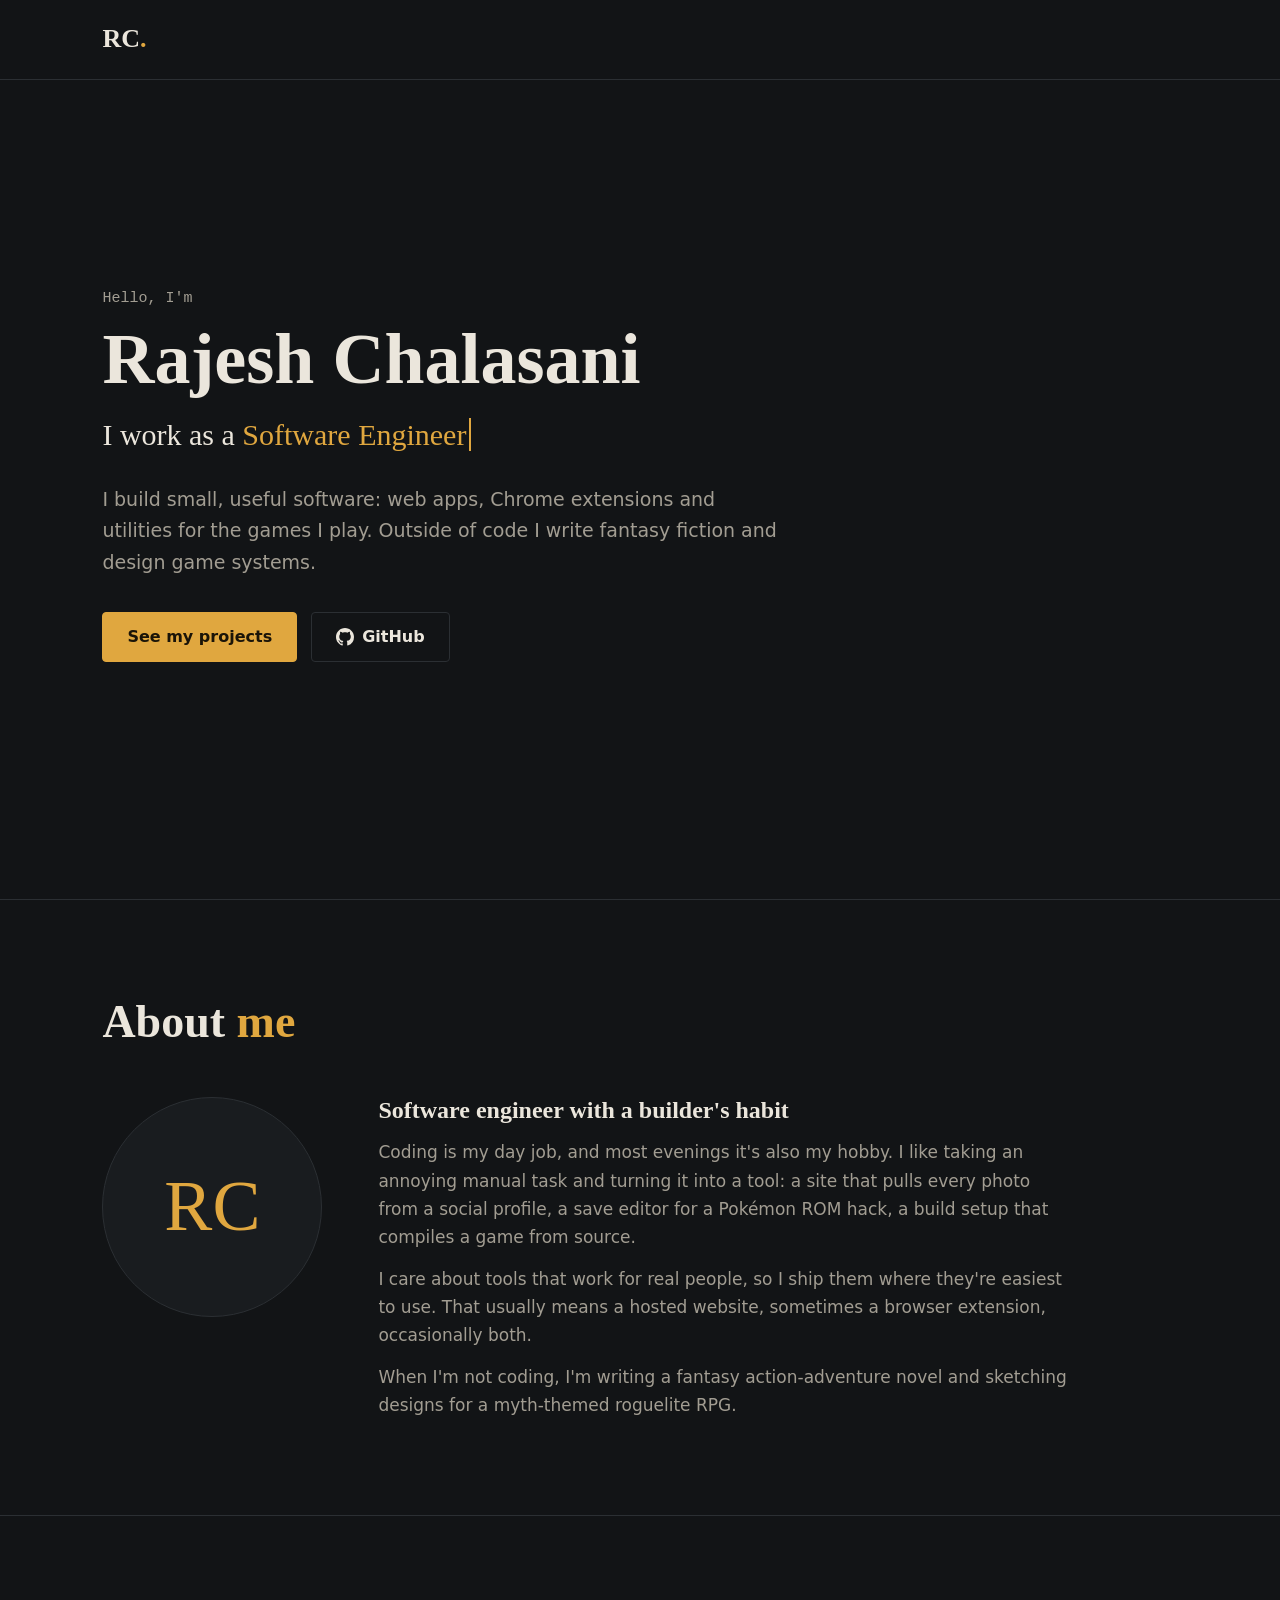
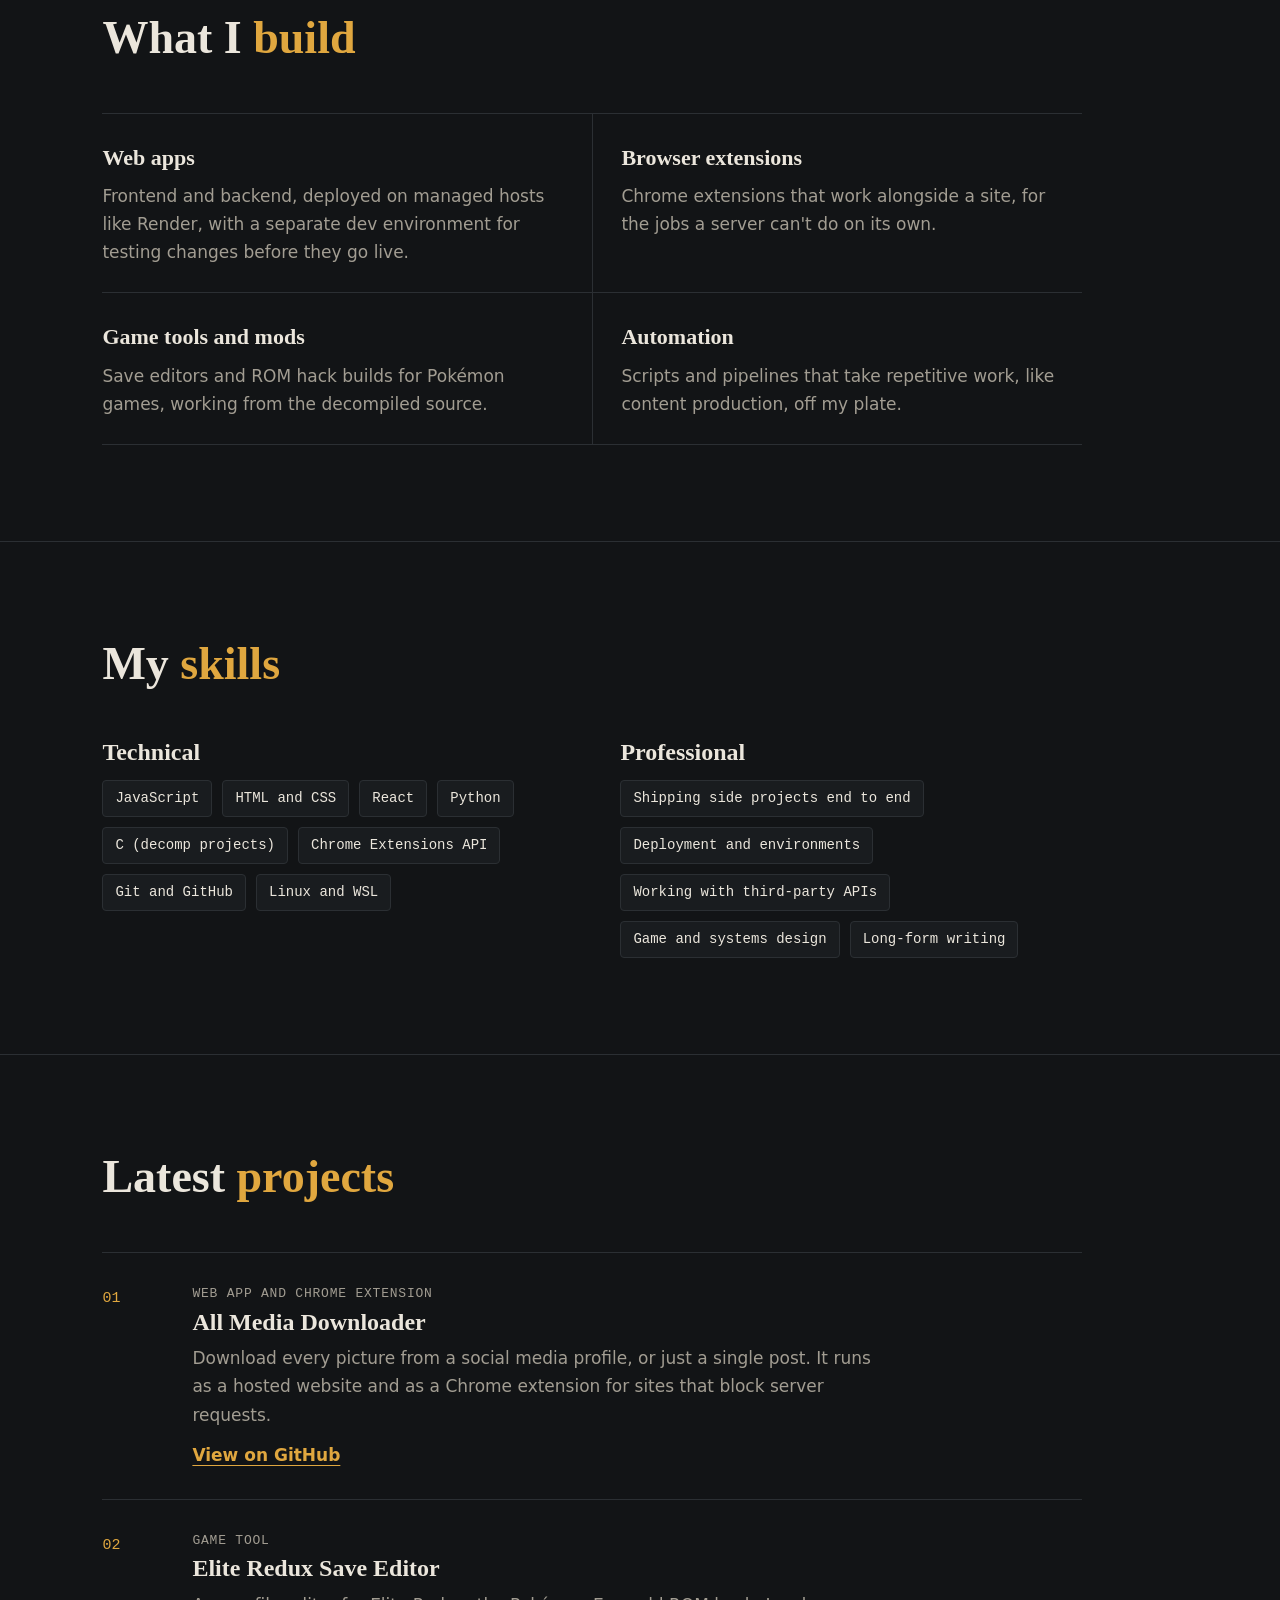
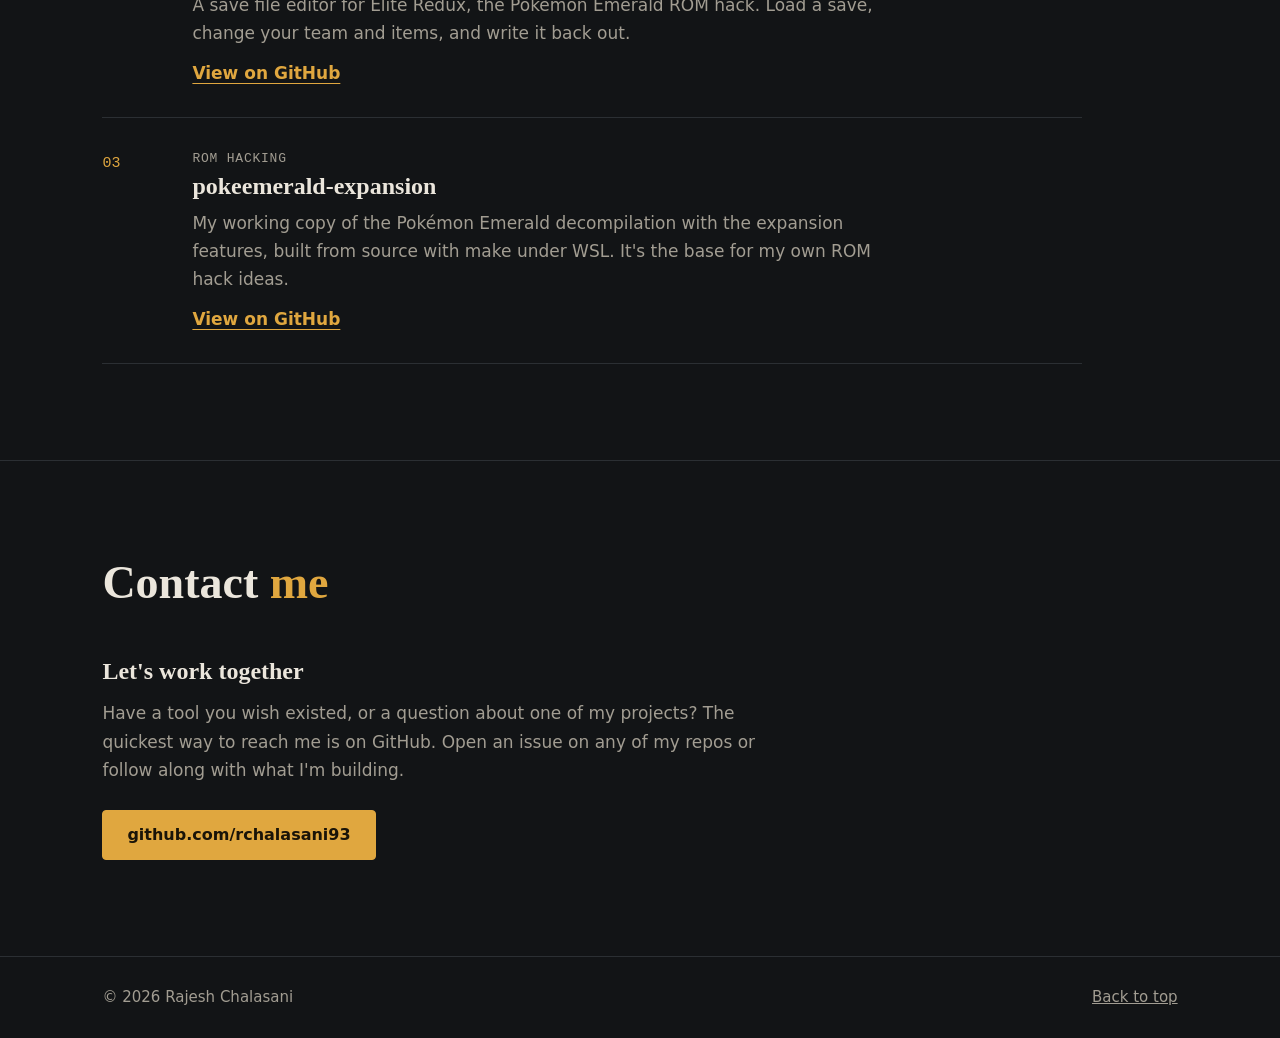
==== index.html @ 64e2c99d "Add portfolio site Home, About, Services, Skills, Projects and Contact sections in plain HTML/CSS/JS" ====
<!DOCTYPE html>
<html lang="en">
<head>
  <meta charset="UTF-8">
  <meta name="viewport" content="width=device-width, initial-scale=1">
  <meta http-equiv="Content-Security-Policy" content="default-src 'self'; script-src 'self'; style-src 'self'; img-src 'self' data:; font-src 'self'; connect-src 'none'; object-src 'none'; base-uri 'self'; form-action 'none'">
  <meta name="referrer" content="strict-origin-when-cross-origin">
  <title>Rajesh Chalasani – Software Engineer and Tool Builder</title>
  <meta name="description" content="Rajesh Chalasani builds web tools, browser extensions and game modding utilities. See projects like All Media Downloader and the Elite Redux Save Editor.">
  <link rel="canonical" href="https://rchalasani93.github.io/portfolio/">
  <meta name="theme-color" content="#121416">

  <meta property="og:type" content="website">
  <meta property="og:title" content="Rajesh Chalasani – Software Engineer and Tool Builder">
  <meta property="og:description" content="Web tools, browser extensions and game modding utilities by Rajesh Chalasani.">
  <meta property="og:url" content="https://rchalasani93.github.io/portfolio/">
  <meta property="og:image" content="https://rchalasani93.github.io/portfolio/og-image.png">
  <meta property="og:image:width" content="1200">
  <meta property="og:image:height" content="630">
  <meta name="twitter:card" content="summary_large_image">

  <link rel="icon" href="favicon.svg" type="image/svg+xml">
  <link rel="stylesheet" href="styles.css">
  <script src="main.js" defer></script>

  <script type="application/ld+json">
  {
    "@context": "https://schema.org",
    "@type": "Person",
    "name": "Rajesh Chalasani",
    "jobTitle": "Software Engineer",
    "url": "https://rchalasani93.github.io/portfolio/",
    "sameAs": ["https://github.com/rchalasani93"]
  }
  </script>
</head>
<body>
  <a class="skip" href="#main">Skip to content</a>

  <header class="header">
    <a href="#home" class="logo">RC<span>.</span></a>
    <button class="menu-btn" type="button" aria-expanded="false" aria-controls="nav" aria-label="Open menu">
      <span></span><span></span><span></span>
    </button>
    <nav class="navbar" id="nav" aria-label="Main">
      <a href="#home" class="active">Home</a>
      <a href="#about">About</a>
      <a href="#services">Services</a>
      <a href="#skills">Skills</a>
      <a href="#projects">Projects</a>
      <a href="#contact">Contact</a>
    </nav>
  </header>

  <main id="main">
    <section class="home" id="home">
      <div class="home-content">
        <p class="eyebrow">Hello, I'm</p>
        <h1>Rajesh Chalasani</h1>
        <p class="role">I work as a <span class="typed" data-words="Software Engineer|Tool Builder|Game Modder|Fantasy Writer">Software Engineer</span></p>
        <p class="lead">I build small, useful software: web apps, Chrome extensions and utilities for the games I play. Outside of code I write fantasy fiction and design game systems.</p>
        <div class="home-actions">
          <a href="#projects" class="btn">See my projects</a>
          <a href="https://github.com/rchalasani93" class="btn btn-ghost" rel="noopener noreferrer" target="_blank">
            <svg viewBox="0 0 16 16" width="18" height="18" aria-hidden="true"><path fill="currentColor" d="M8 0C3.58 0 0 3.58 0 8c0 3.54 2.29 6.53 5.47 7.59.4.07.55-.17.55-.38 0-.19-.01-.82-.01-1.49-2.01.37-2.53-.49-2.69-.94-.09-.23-.48-.94-.82-1.13-.28-.15-.68-.52-.01-.53.63-.01 1.08.58 1.23.82.72 1.21 1.87.87 2.33.66.07-.52.28-.87.51-1.07-1.78-.2-3.64-.89-3.64-3.95 0-.87.31-1.59.82-2.15-.08-.2-.36-1.02.08-2.12 0 0 .67-.21 2.2.82.64-.18 1.32-.27 2-.27.68 0 1.36.09 2 .27 1.53-1.04 2.2-.82 2.2-.82.44 1.1.16 1.92.08 2.12.51.56.82 1.27.82 2.15 0 3.07-1.87 3.75-3.65 3.95.29.25.54.73.54 1.48 0 1.07-.01 1.93-.01 2.2 0 .21.15.46.55.38A8.013 8.013 0 0016 8c0-4.42-3.58-8-8-8z"/></svg>
            GitHub
          </a>
        </div>
      </div>
    </section>

    <section class="section" id="about">
      <h2 class="section-title">About <span>me</span></h2>
      <div class="about-grid">
        <div class="monogram" aria-hidden="true">RC</div>
        <div>
          <h3>Software engineer with a builder's habit</h3>
          <p>Coding is my day job, and most evenings it's also my hobby. I like taking an annoying manual task and turning it into a tool: a site that pulls every photo from a social profile, a save editor for a Pokémon ROM hack, a build setup that compiles a game from source.</p>
          <p>I care about tools that work for real people, so I ship them where they're easiest to use. That usually means a hosted website, sometimes a browser extension, occasionally both.</p>
          <p>When I'm not coding, I'm writing a fantasy action-adventure novel and sketching designs for a myth-themed roguelite RPG.</p>
        </div>
      </div>
    </section>

    <section class="section" id="services">
      <h2 class="section-title">What I <span>build</span></h2>
      <dl class="services">
        <div>
          <dt>Web apps</dt>
          <dd>Frontend and backend, deployed on managed hosts like Render, with a separate dev environment for testing changes before they go live.</dd>
        </div>
        <div>
          <dt>Browser extensions</dt>
          <dd>Chrome extensions that work alongside a site, for the jobs a server can't do on its own.</dd>
        </div>
        <div>
          <dt>Game tools and mods</dt>
          <dd>Save editors and ROM hack builds for Pokémon games, working from the decompiled source.</dd>
        </div>
        <div>
          <dt>Automation</dt>
          <dd>Scripts and pipelines that take repetitive work, like content production, off my plate.</dd>
        </div>
      </dl>
    </section>

    <section class="section" id="skills">
      <h2 class="section-title">My <span>skills</span></h2>
      <div class="skills-grid">
        <div>
          <h3>Technical</h3>
          <ul class="tags">
            <li>JavaScript</li>
            <li>HTML and CSS</li>
            <li>React</li>
            <li>Python</li>
            <li>C (decomp projects)</li>
            <li>Chrome Extensions API</li>
            <li>Git and GitHub</li>
            <li>Linux and WSL</li>
          </ul>
        </div>
        <div>
          <h3>Professional</h3>
          <ul class="tags">
            <li>Shipping side projects end to end</li>
            <li>Deployment and environments</li>
            <li>Working with third-party APIs</li>
            <li>Game and systems design</li>
            <li>Long-form writing</li>
          </ul>
        </div>
      </div>
    </section>

    <section class="section" id="projects">
      <h2 class="section-title">Latest <span>projects</span></h2>
      <ol class="projects">
        <li>
          <article>
            <p class="proj-meta">Web app and Chrome extension</p>
            <h3>All Media Downloader</h3>
            <p>Download every picture from a social media profile, or just a single post. It runs as a hosted website and as a Chrome extension for sites that block server requests.</p>
            <a href="https://github.com/rchalasani93/all-media-downloader" rel="noopener noreferrer" target="_blank">View on GitHub</a>
          </article>
        </li>
        <li>
          <article>
            <p class="proj-meta">Game tool</p>
            <h3>Elite Redux Save Editor</h3>
            <p>A save file editor for Elite Redux, the Pokémon Emerald ROM hack. Load a save, change your team and items, and write it back out.</p>
            <a href="https://github.com/rchalasani93/EliteReduxSavEditor" rel="noopener noreferrer" target="_blank">View on GitHub</a>
          </article>
        </li>
        <li>
          <article>
            <p class="proj-meta">ROM hacking</p>
            <h3>pokeemerald-expansion</h3>
            <p>My working copy of the Pokémon Emerald decompilation with the expansion features, built from source with make under WSL. It's the base for my own ROM hack ideas.</p>
            <a href="https://github.com/rchalasani93/pokeemerald-expansion" rel="noopener noreferrer" target="_blank">View on GitHub</a>
          </article>
        </li>
      </ol>
    </section>

    <section class="section" id="contact">
      <h2 class="section-title">Contact <span>me</span></h2>
      <div class="contact">
        <h3>Let's work together</h3>
        <p>Have a tool you wish existed, or a question about one of my projects? The quickest way to reach me is on GitHub. Open an issue on any of my repos or follow along with what I'm building.</p>
        <a href="https://github.com/rchalasani93" class="btn" rel="noopener noreferrer" target="_blank">github.com/rchalasani93</a>
      </div>
    </section>
  </main>

  <footer class="footer">
    <p>&copy; <span id="year">2026</span> Rajesh Chalasani</p>
    <a href="#home">Back to top</a>
  </footer>
</body>
</html>
---- styles.css ----
/* Palette: charcoal background, warm paper ink, one amber accent.
   Type: old-style serif headings, system sans body, mono labels. */
:root {
  --bg: #121416;
  --surface: #191c1f;
  --line: #2b2f33;
  --ink: #ebe6dc;
  --muted: #a29d92;
  --accent: #e0a73f;
  --accent-ink: #1a1408;
  --serif: "Iowan Old Style", "Palatino Linotype", Palatino, "Book Antiqua", Georgia, serif;
  --sans: system-ui, -apple-system, "Segoe UI", Roboto, "Helvetica Neue", Arial, sans-serif;
  --mono: ui-monospace, "SFMono-Regular", Menlo, Consolas, "Liberation Mono", monospace;
  --radius: 4px;
  --pad-x: clamp(20px, 8vw, 120px);
}

*, *::before, *::after { margin: 0; padding: 0; box-sizing: border-box; }

html { scroll-behavior: smooth; scroll-padding-top: 80px; }

body {
  background: var(--bg);
  color: var(--ink);
  font-family: var(--sans);
  font-size: 17px;
  line-height: 1.65;
  -webkit-font-smoothing: antialiased;
}

a { color: var(--accent); }
h1, h2, h3 { font-family: var(--serif); font-weight: 700; line-height: 1.15; }

.skip {
  position: absolute; left: -9999px; top: 8px;
  background: var(--accent); color: var(--accent-ink); padding: 8px 14px; z-index: 200;
}
.skip:focus { left: 8px; }

:focus-visible { outline: 2px solid var(--accent); outline-offset: 3px; }

/* Header */
.header {
  position: fixed; inset: 0 0 auto 0;
  display: flex; justify-content: space-between; align-items: center;
  padding: 18px var(--pad-x);
  background: var(--bg);
  border-bottom: 1px solid var(--line);
  z-index: 100;
}

.logo {
  font-family: var(--serif); font-size: 26px; font-weight: 700;
  color: var(--ink); text-decoration: none;
  opacity: 0; animation: slideRight .8s ease forwards;
}
.logo span { color: var(--accent); }

.navbar a {
  display: inline-block;
  margin-left: 30px;
  font-size: 16px; font-weight: 500;
  color: var(--ink); text-decoration: none;
  transition: color .2s;
  opacity: 0; animation: slideTop .5s ease forwards;
}
.navbar a:nth-child(1) { animation-delay: .1s; }
.navbar a:nth-child(2) { animation-delay: .2s; }
.navbar a:nth-child(3) { animation-delay: .3s; }
.navbar a:nth-child(4) { animation-delay: .4s; }
.navbar a:nth-child(5) { animation-delay: .5s; }
.navbar a:nth-child(6) { animation-delay: .6s; }
.navbar a:hover, .navbar a.active { color: var(--accent); }

.menu-btn {
  display: none;
  width: 44px; height: 44px;
  background: none; border: 1px solid var(--line); border-radius: var(--radius);
  cursor: pointer;
  flex-direction: column; justify-content: center; align-items: center; gap: 5px;
}
.menu-btn span { display: block; width: 20px; height: 2px; background: var(--ink); }

/* Home */
.home {
  min-height: 100vh;
  display: flex; align-items: center;
  padding: 110px var(--pad-x) 60px;
  border-bottom: 1px solid var(--line);
}
.home-content { max-width: 680px; }

.eyebrow {
  font-family: var(--mono); font-size: 15px; color: var(--muted);
  opacity: 0; animation: slideBottom .8s ease forwards; animation-delay: .5s;
}
.home h1 {
  font-size: clamp(42px, 7vw, 72px);
  margin: 6px 0 10px;
  opacity: 0; animation: slideRight .8s ease forwards; animation-delay: .7s;
}
.role {
  font-family: var(--serif); font-size: clamp(22px, 3vw, 30px);
  margin-bottom: 24px;
  opacity: 0; animation: slideTop .8s ease forwards; animation-delay: .7s;
}
.typed { color: var(--accent); border-right: 2px solid var(--accent); padding-right: 3px; }
.lead {
  color: var(--muted); font-size: 19px; max-width: 58ch;
  opacity: 0; animation: slideLeft .8s ease forwards; animation-delay: .9s;
}

.home-actions {
  display: flex; flex-wrap: wrap; gap: 14px; margin-top: 34px;
  opacity: 0; animation: slideTop .8s ease forwards; animation-delay: 1.2s;
}

.btn {
  display: inline-flex; align-items: center; gap: 8px;
  min-height: 46px; padding: 11px 24px;
  background: var(--accent); color: var(--accent-ink);
  border: 1px solid var(--accent); border-radius: var(--radius);
  font-weight: 600; font-size: 16px; text-decoration: none;
  transition: background .2s, color .2s;
}
.btn:hover { background: transparent; color: var(--accent); }
.btn-ghost { background: transparent; color: var(--ink); border-color: var(--line); }
.btn-ghost:hover { color: var(--accent); border-color: var(--accent); }

/* Sections */
.section {
  padding: 96px var(--pad-x);
  border-bottom: 1px solid var(--line);
}
.section-title { font-size: clamp(32px, 4.5vw, 46px); margin-bottom: 48px; }
.section-title span { color: var(--accent); }
.section h3 { font-size: 24px; margin-bottom: 14px; }
.section p + p { margin-top: 14px; }

/* About */
.about-grid {
  display: grid; grid-template-columns: 220px 1fr; gap: 56px; align-items: start;
  max-width: 980px;
}
.about-grid p { color: var(--muted); max-width: 64ch; }
.monogram {
  aspect-ratio: 1; width: 100%;
  display: grid; place-items: center;
  border: 1px solid var(--line); border-radius: 50%;
  background: var(--surface);
  font-family: var(--serif); font-size: 72px; color: var(--accent);
}

/* Services */
.services {
  display: grid; grid-template-columns: repeat(2, minmax(0, 1fr));
  border-top: 1px solid var(--line);
  max-width: 980px;
}
.services > div { padding: 26px 28px 26px 0; border-bottom: 1px solid var(--line); }
.services > div:nth-child(even) { padding-left: 28px; border-left: 1px solid var(--line); }
.services dt { font-family: var(--serif); font-size: 22px; font-weight: 700; margin-bottom: 6px; }
.services dd { color: var(--muted); }

/* Skills */
.skills-grid { display: grid; grid-template-columns: 1fr 1fr; gap: 56px; max-width: 980px; }
.tags { list-style: none; display: flex; flex-wrap: wrap; gap: 10px; }
.tags li {
  font-family: var(--mono); font-size: 14px;
  padding: 6px 12px;
  border: 1px solid var(--line); border-radius: var(--radius);
  background: var(--surface);
}

/* Projects */
.projects { list-style: none; max-width: 980px; counter-reset: proj; }
.projects li {
  counter-increment: proj;
  display: grid; grid-template-columns: 70px 1fr; gap: 20px;
  padding: 30px 0; border-top: 1px solid var(--line);
}
.projects li:last-child { border-bottom: 1px solid var(--line); }
.projects li::before {
  content: "0" counter(proj);
  font-family: var(--mono); color: var(--accent); font-size: 15px; padding-top: 4px;
}
.proj-meta { font-family: var(--mono); font-size: 13px; color: var(--muted); text-transform: uppercase; letter-spacing: .06em; margin-bottom: 4px; }
.projects h3 { margin-bottom: 8px; }
.projects article > p:not(.proj-meta) { color: var(--muted); max-width: 64ch; margin-bottom: 12px; }
.projects a { font-weight: 600; text-underline-offset: 4px; }
.projects a:hover { color: var(--ink); }

/* Contact */
.contact { max-width: 680px; }
.contact p { color: var(--muted); margin-bottom: 26px; }

/* Footer */
.footer {
  display: flex; justify-content: space-between; flex-wrap: wrap; gap: 12px;
  padding: 28px var(--pad-x);
  color: var(--muted); font-size: 15px;
}
.footer a { color: var(--muted); }
.footer a:hover { color: var(--accent); }

/* 404 */
.notfound { min-height: 100vh; display: grid; place-content: center; text-align: center; padding: 40px 20px; gap: 18px; }
.notfound h1 { font-size: 56px; }
.notfound p { color: var(--muted); }

/* Responsive */
@media (max-width: 900px) {
  .menu-btn { display: inline-flex; }
  .navbar {
    position: absolute; top: 100%; left: 0; right: 0;
    display: none; flex-direction: column;
    background: var(--bg); border-bottom: 1px solid var(--line);
    padding: 8px var(--pad-x) 16px;
  }
  .navbar.open { display: flex; }
  .navbar a { margin: 0; padding: 12px 0; font-size: 18px; border-bottom: 1px solid var(--line); }
  .navbar a:last-child { border-bottom: 0; }

  .about-grid { grid-template-columns: 1fr; gap: 32px; }
  .monogram { width: 160px; font-size: 54px; }
  .services { grid-template-columns: 1fr; }
  .services > div:nth-child(even) { padding-left: 0; border-left: 0; }
  .skills-grid { grid-template-columns: 1fr; gap: 36px; }
}

@media (max-width: 520px) {
  body { font-size: 16px; }
  .section { padding: 72px var(--pad-x); }
  .projects li { grid-template-columns: 1fr; gap: 6px; }
}

/* Keyframes from the original template */
@keyframes slideRight { from { transform: translateX(-60px); opacity: 0; } to { transform: none; opacity: 1; } }
@keyframes slideLeft { from { transform: translateX(60px); opacity: 0; } to { transform: none; opacity: 1; } }
@keyframes slideTop { from { transform: translateY(60px); opacity: 0; } to { transform: none; opacity: 1; } }
@keyframes slideBottom { from { transform: translateY(-60px); opacity: 0; } to { transform: none; opacity: 1; } }

@media (prefers-reduced-motion: reduce) {
  html { scroll-behavior: auto; }
  *, *::before, *::after { animation: none !important; opacity: 1 !important; transition: none !important; }
}
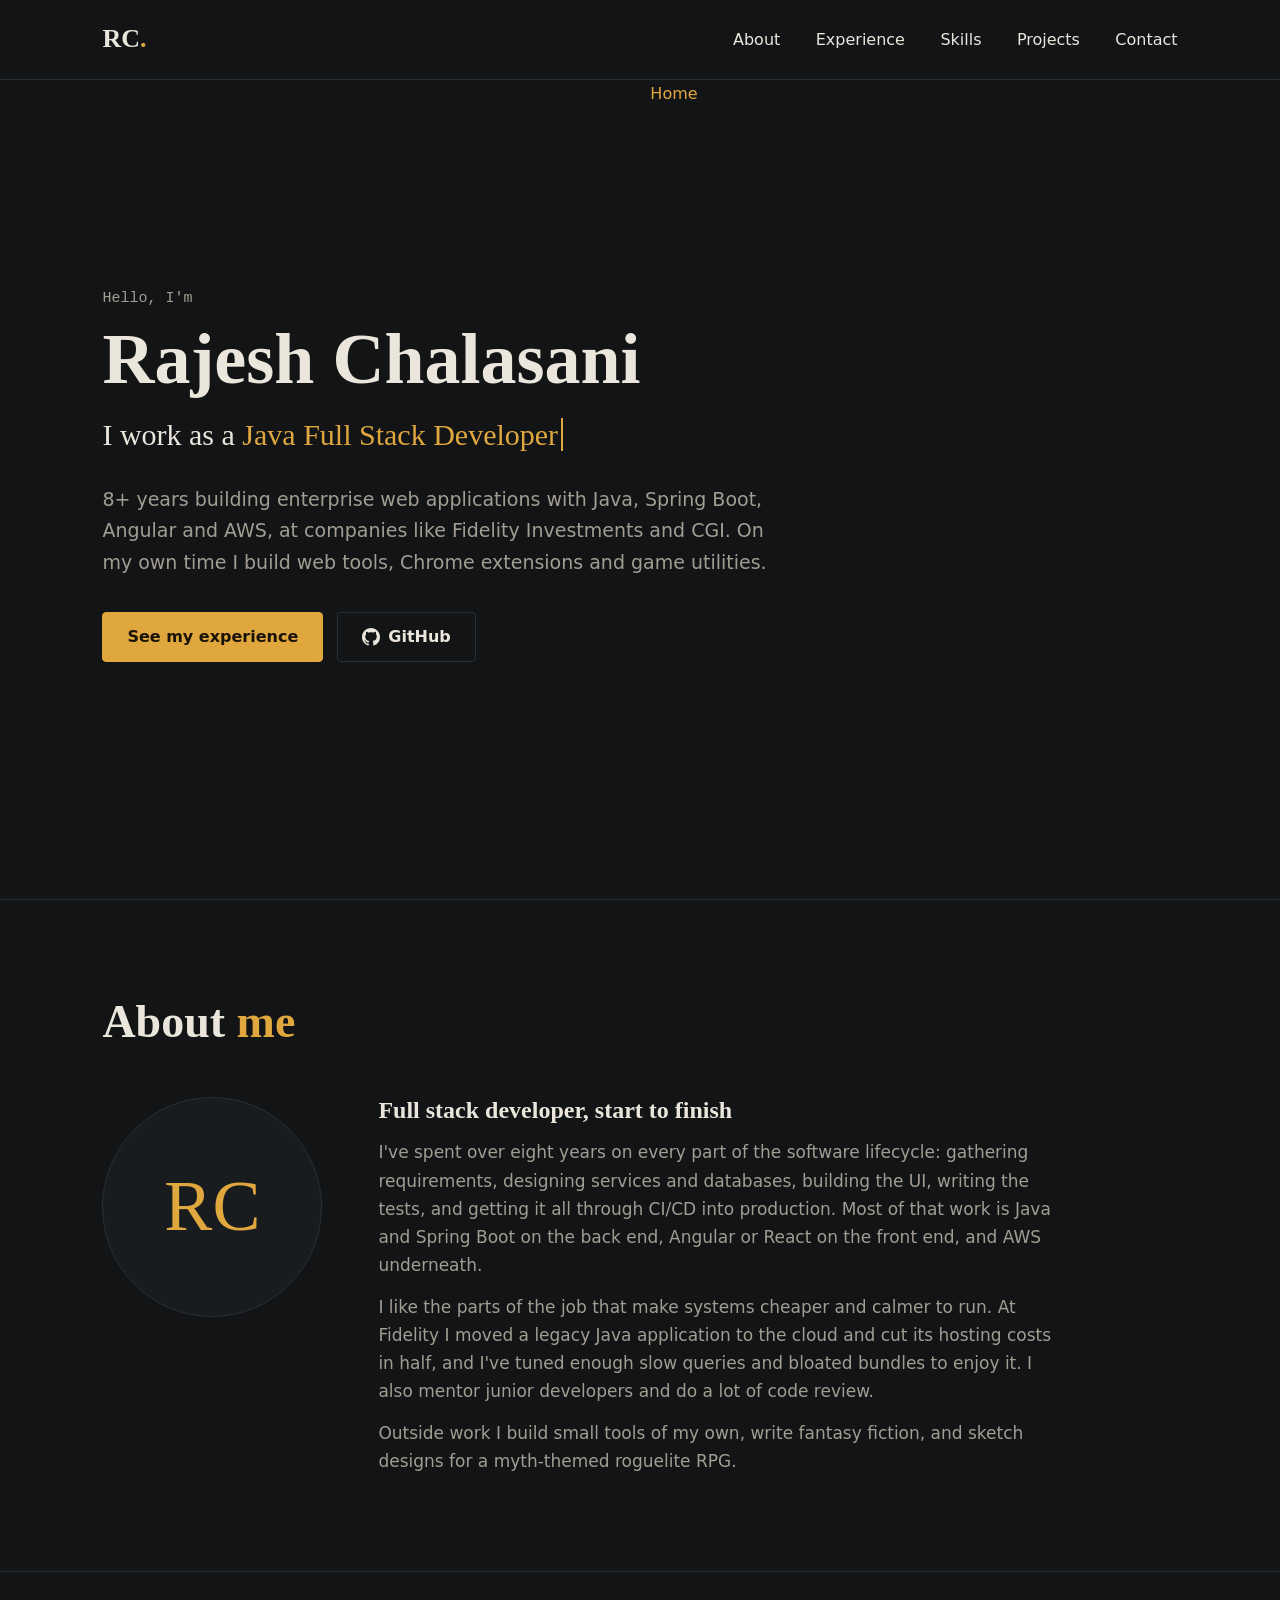
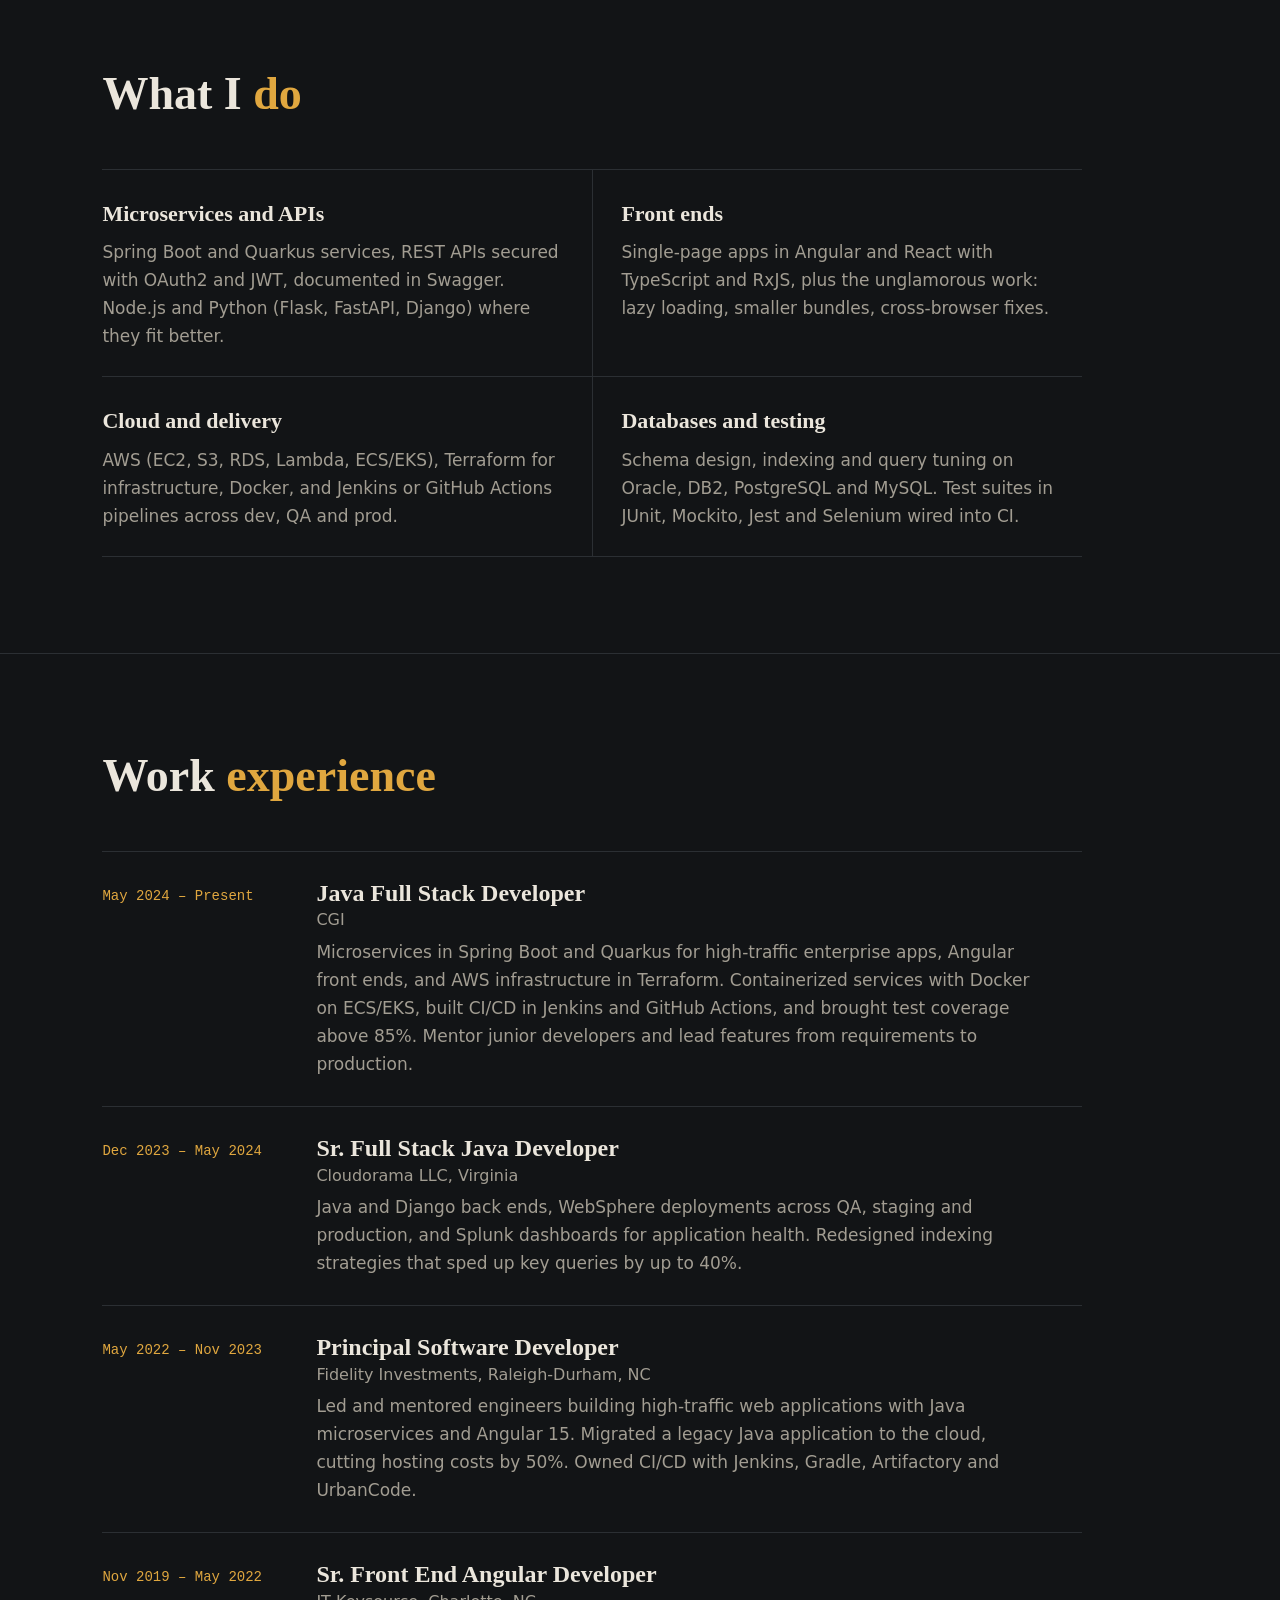
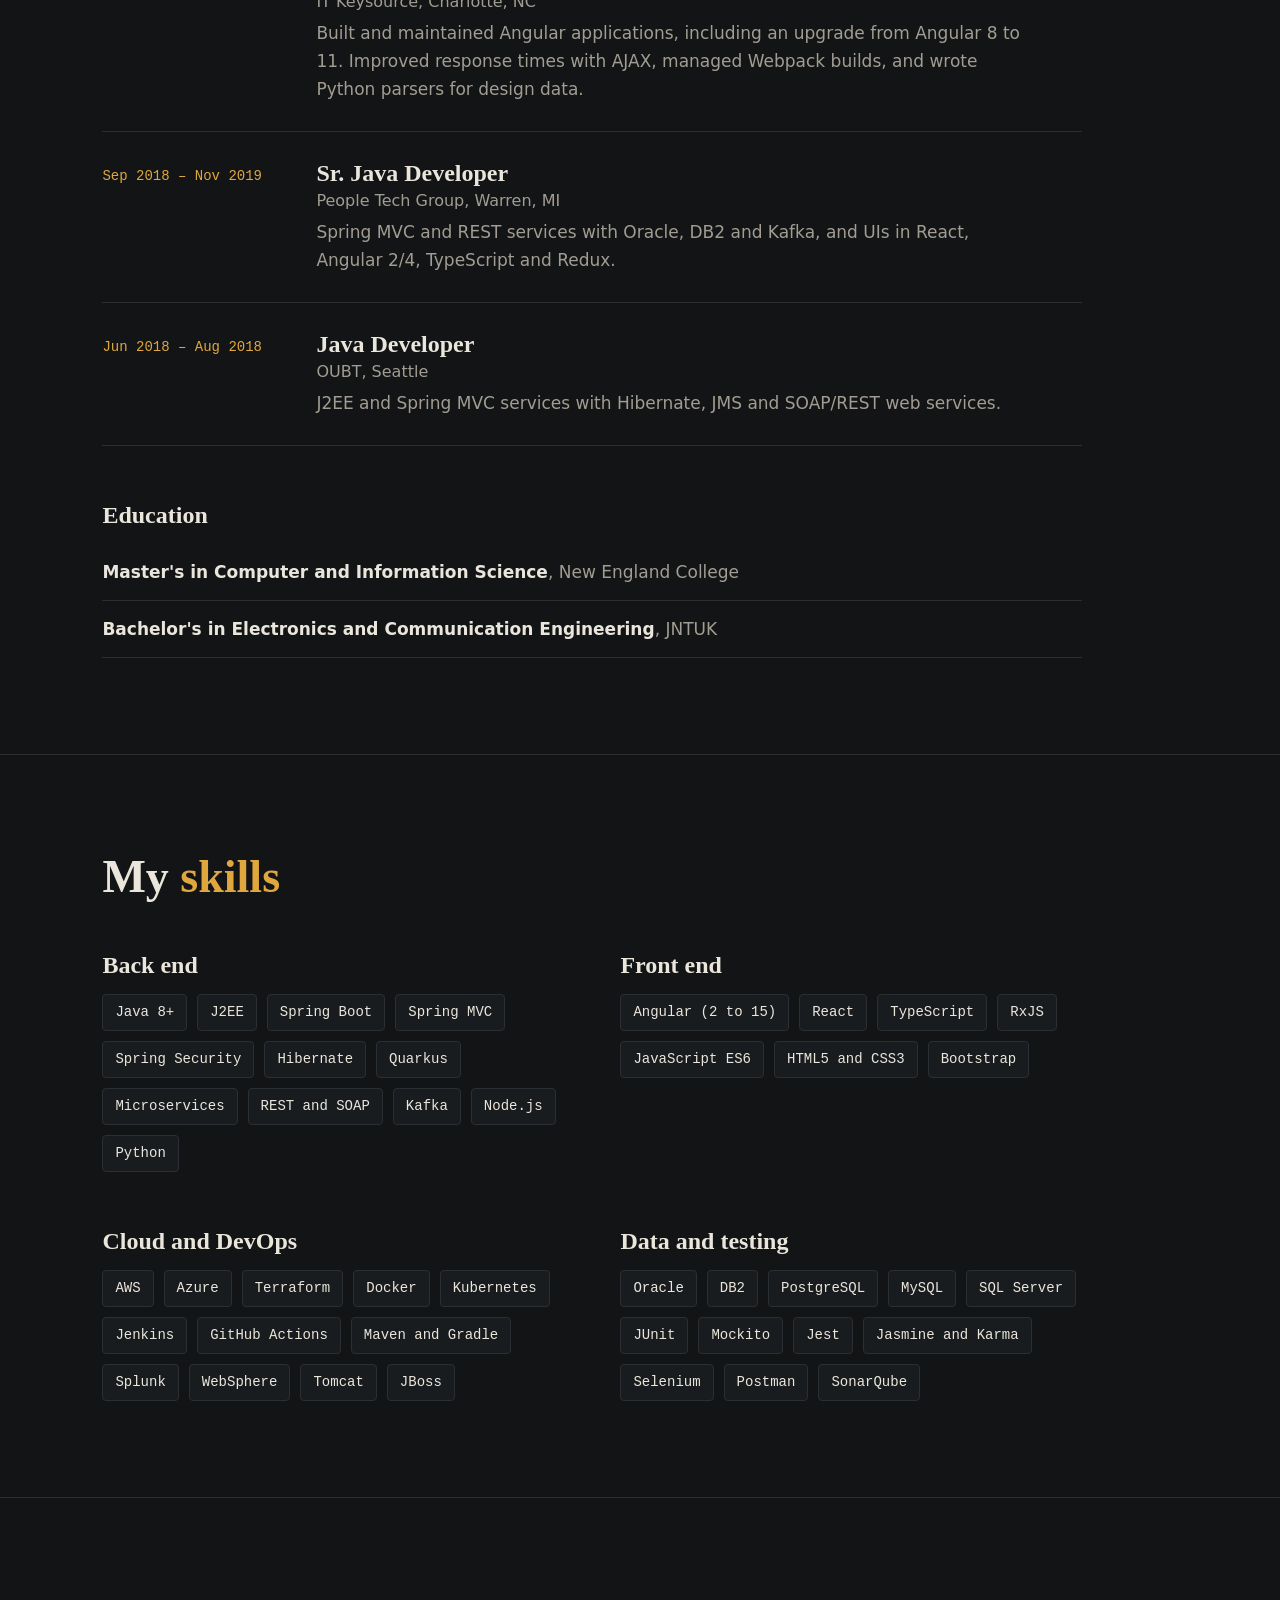
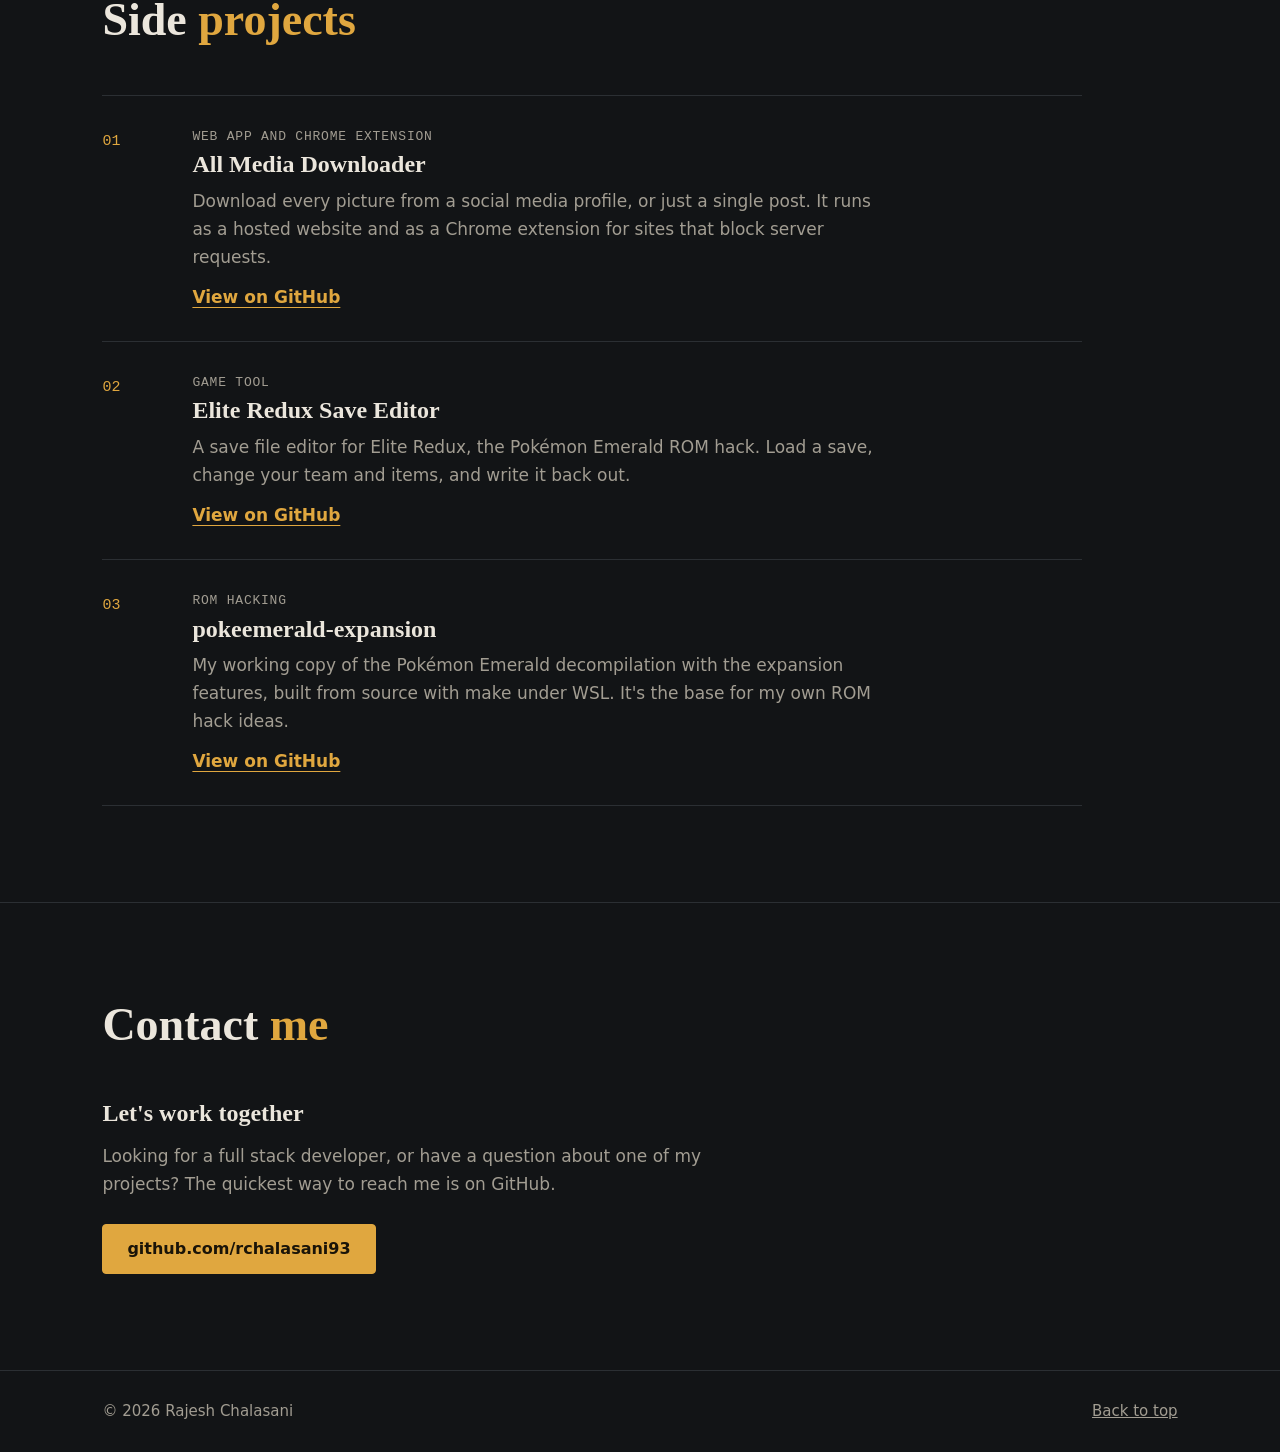
==== commit 82e5f7e3: "Add work experience, education and full skills from resume" ====
--- a/index.html
+++ b/index.html
@@ -5,14 +5,14 @@
   <meta name="viewport" content="width=device-width, initial-scale=1">
   <meta http-equiv="Content-Security-Policy" content="default-src 'self'; script-src 'self'; style-src 'self'; img-src 'self' data:; font-src 'self'; connect-src 'none'; object-src 'none'; base-uri 'self'; form-action 'none'">
   <meta name="referrer" content="strict-origin-when-cross-origin">
-  <title>Rajesh Chalasani – Software Engineer and Tool Builder</title>
-  <meta name="description" content="Rajesh Chalasani builds web tools, browser extensions and game modding utilities. See projects like All Media Downloader and the Elite Redux Save Editor.">
+  <title>Rajesh Chalasani – Java Full Stack Developer</title>
+  <meta name="description" content="Rajesh Chalasani is a Java full stack developer with 8+ years building Spring Boot microservices, Angular and React front ends, and AWS deployments.">
   <link rel="canonical" href="https://rchalasani93.github.io/portfolio/">
   <meta name="theme-color" content="#121416">
 
-  <meta property="og:type" content="website">
-  <meta property="og:title" content="Rajesh Chalasani – Software Engineer and Tool Builder">
-  <meta property="og:description" content="Web tools, browser extensions and game modding utilities by Rajesh Chalasani.">
+  <meta property="og:type" content="profile">
+  <meta property="og:title" content="Rajesh Chalasani – Java Full Stack Developer">
+  <meta property="og:description" content="8+ years building Spring Boot microservices, Angular and React front ends, and AWS deployments.">
   <meta property="og:url" content="https://rchalasani93.github.io/portfolio/">
   <meta property="og:image" content="https://rchalasani93.github.io/portfolio/og-image.png">
   <meta property="og:image:width" content="1200">
@@ -28,9 +28,15 @@
     "@context": "https://schema.org",
     "@type": "Person",
     "name": "Rajesh Chalasani",
-    "jobTitle": "Software Engineer",
+    "jobTitle": "Java Full Stack Developer",
     "url": "https://rchalasani93.github.io/portfolio/",
-    "sameAs": ["https://github.com/rchalasani93"]
+    "sameAs": ["https://github.com/rchalasani93"],
+    "worksFor": { "@type": "Organization", "name": "CGI" },
+    "alumniOf": [
+      { "@type": "CollegeOrUniversity", "name": "New England College" },
+      { "@type": "CollegeOrUniversity", "name": "JNTUK" }
+    ],
+    "knowsAbout": ["Java", "Spring Boot", "Microservices", "Angular", "React", "AWS", "Terraform", "SQL"]
   }
   </script>
 </head>
@@ -45,7 +51,7 @@
     <nav class="navbar" id="nav" aria-label="Main">
       <a href="#home" class="active">Home</a>
       <a href="#about">About</a>
-      <a href="#services">Services</a>
+      <a href="#experience">Experience</a>
       <a href="#skills">Skills</a>
       <a href="#projects">Projects</a>
       <a href="#contact">Contact</a>
@@ -57,10 +63,10 @@
       <div class="home-content">
         <p class="eyebrow">Hello, I'm</p>
         <h1>Rajesh Chalasani</h1>
-        <p class="role">I work as a <span class="typed" data-words="Software Engineer|Tool Builder|Game Modder|Fantasy Writer">Software Engineer</span></p>
-        <p class="lead">I build small, useful software: web apps, Chrome extensions and utilities for the games I play. Outside of code I write fantasy fiction and design game systems.</p>
+        <p class="role">I work as a <span class="typed" data-words="Java Full Stack Developer|Spring Boot Engineer|Angular Developer|Tool Builder">Java Full Stack Developer</span></p>
+        <p class="lead">8+ years building enterprise web applications with Java, Spring Boot, Angular and AWS, at companies like Fidelity Investments and CGI. On my own time I build web tools, Chrome extensions and game utilities.</p>
         <div class="home-actions">
-          <a href="#projects" class="btn">See my projects</a>
+          <a href="#experience" class="btn">See my experience</a>
           <a href="https://github.com/rchalasani93" class="btn btn-ghost" rel="noopener noreferrer" target="_blank">
             <svg viewBox="0 0 16 16" width="18" height="18" aria-hidden="true"><path fill="currentColor" d="M8 0C3.58 0 0 3.58 0 8c0 3.54 2.29 6.53 5.47 7.59.4.07.55-.17.55-.38 0-.19-.01-.82-.01-1.49-2.01.37-2.53-.49-2.69-.94-.09-.23-.48-.94-.82-1.13-.28-.15-.68-.52-.01-.53.63-.01 1.08.58 1.23.82.72 1.21 1.87.87 2.33.66.07-.52.28-.87.51-1.07-1.78-.2-3.64-.89-3.64-3.95 0-.87.31-1.59.82-2.15-.08-.2-.36-1.02.08-2.12 0 0 .67-.21 2.2.82.64-.18 1.32-.27 2-.27.68 0 1.36.09 2 .27 1.53-1.04 2.2-.82 2.2-.82.44 1.1.16 1.92.08 2.12.51.56.82 1.27.82 2.15 0 3.07-1.87 3.75-3.65 3.95.29.25.54.73.54 1.48 0 1.07-.01 1.93-.01 2.2 0 .21.15.46.55.38A8.013 8.013 0 0016 8c0-4.42-3.58-8-8-8z"/></svg>
             GitHub
@@ -74,67 +80,122 @@
       <div class="about-grid">
         <div class="monogram" aria-hidden="true">RC</div>
         <div>
-          <h3>Software engineer with a builder's habit</h3>
-          <p>Coding is my day job, and most evenings it's also my hobby. I like taking an annoying manual task and turning it into a tool: a site that pulls every photo from a social profile, a save editor for a Pokémon ROM hack, a build setup that compiles a game from source.</p>
-          <p>I care about tools that work for real people, so I ship them where they're easiest to use. That usually means a hosted website, sometimes a browser extension, occasionally both.</p>
-          <p>When I'm not coding, I'm writing a fantasy action-adventure novel and sketching designs for a myth-themed roguelite RPG.</p>
+          <h3>Full stack developer, start to finish</h3>
+          <p>I've spent over eight years on every part of the software lifecycle: gathering requirements, designing services and databases, building the UI, writing the tests, and getting it all through CI/CD into production. Most of that work is Java and Spring Boot on the back end, Angular or React on the front end, and AWS underneath.</p>
+          <p>I like the parts of the job that make systems cheaper and calmer to run. At Fidelity I moved a legacy Java application to the cloud and cut its hosting costs in half, and I've tuned enough slow queries and bloated bundles to enjoy it. I also mentor junior developers and do a lot of code review.</p>
+          <p>Outside work I build small tools of my own, write fantasy fiction, and sketch designs for a myth-themed roguelite RPG.</p>
         </div>
       </div>
     </section>
 
     <section class="section" id="services">
-      <h2 class="section-title">What I <span>build</span></h2>
+      <h2 class="section-title">What I <span>do</span></h2>
       <dl class="services">
         <div>
-          <dt>Web apps</dt>
-          <dd>Frontend and backend, deployed on managed hosts like Render, with a separate dev environment for testing changes before they go live.</dd>
-        </div>
-        <div>
-          <dt>Browser extensions</dt>
-          <dd>Chrome extensions that work alongside a site, for the jobs a server can't do on its own.</dd>
-        </div>
-        <div>
-          <dt>Game tools and mods</dt>
-          <dd>Save editors and ROM hack builds for Pokémon games, working from the decompiled source.</dd>
-        </div>
-        <div>
-          <dt>Automation</dt>
-          <dd>Scripts and pipelines that take repetitive work, like content production, off my plate.</dd>
+          <dt>Microservices and APIs</dt>
+          <dd>Spring Boot and Quarkus services, REST APIs secured with OAuth2 and JWT, documented in Swagger. Node.js and Python (Flask, FastAPI, Django) where they fit better.</dd>
+        </div>
+        <div>
+          <dt>Front ends</dt>
+          <dd>Single-page apps in Angular and React with TypeScript and RxJS, plus the unglamorous work: lazy loading, smaller bundles, cross-browser fixes.</dd>
+        </div>
+        <div>
+          <dt>Cloud and delivery</dt>
+          <dd>AWS (EC2, S3, RDS, Lambda, ECS/EKS), Terraform for infrastructure, Docker, and Jenkins or GitHub Actions pipelines across dev, QA and prod.</dd>
+        </div>
+        <div>
+          <dt>Databases and testing</dt>
+          <dd>Schema design, indexing and query tuning on Oracle, DB2, PostgreSQL and MySQL. Test suites in JUnit, Mockito, Jest and Selenium wired into CI.</dd>
         </div>
       </dl>
+    </section>
+
+    <section class="section" id="experience">
+      <h2 class="section-title">Work <span>experience</span></h2>
+      <ol class="timeline">
+        <li>
+          <p class="when">May 2024 – Present</p>
+          <div>
+            <h3>Java Full Stack Developer <span class="at">CGI</span></h3>
+            <p>Microservices in Spring Boot and Quarkus for high-traffic enterprise apps, Angular front ends, and AWS infrastructure in Terraform. Containerized services with Docker on ECS/EKS, built CI/CD in Jenkins and GitHub Actions, and brought test coverage above 85%. Mentor junior developers and lead features from requirements to production.</p>
+          </div>
+        </li>
+        <li>
+          <p class="when">Dec 2023 – May 2024</p>
+          <div>
+            <h3>Sr. Full Stack Java Developer <span class="at">Cloudorama LLC, Virginia</span></h3>
+            <p>Java and Django back ends, WebSphere deployments across QA, staging and production, and Splunk dashboards for application health. Redesigned indexing strategies that sped up key queries by up to 40%.</p>
+          </div>
+        </li>
+        <li>
+          <p class="when">May 2022 – Nov 2023</p>
+          <div>
+            <h3>Principal Software Developer <span class="at">Fidelity Investments, Raleigh-Durham, NC</span></h3>
+            <p>Led and mentored engineers building high-traffic web applications with Java microservices and Angular 15. Migrated a legacy Java application to the cloud, cutting hosting costs by 50%. Owned CI/CD with Jenkins, Gradle, Artifactory and UrbanCode.</p>
+          </div>
+        </li>
+        <li>
+          <p class="when">Nov 2019 – May 2022</p>
+          <div>
+            <h3>Sr. Front End Angular Developer <span class="at">IT Keysource, Charlotte, NC</span></h3>
+            <p>Built and maintained Angular applications, including an upgrade from Angular 8 to 11. Improved response times with AJAX, managed Webpack builds, and wrote Python parsers for design data.</p>
+          </div>
+        </li>
+        <li>
+          <p class="when">Sep 2018 – Nov 2019</p>
+          <div>
+            <h3>Sr. Java Developer <span class="at">People Tech Group, Warren, MI</span></h3>
+            <p>Spring MVC and REST services with Oracle, DB2 and Kafka, and UIs in React, Angular 2/4, TypeScript and Redux.</p>
+          </div>
+        </li>
+        <li>
+          <p class="when">Jun 2018 – Aug 2018</p>
+          <div>
+            <h3>Java Developer <span class="at">OUBT, Seattle</span></h3>
+            <p>J2EE and Spring MVC services with Hibernate, JMS and SOAP/REST web services.</p>
+          </div>
+        </li>
+      </ol>
+
+      <h3 class="sub-title">Education</h3>
+      <ul class="edu">
+        <li><strong>Master's in Computer and Information Science</strong>, New England College</li>
+        <li><strong>Bachelor's in Electronics and Communication Engineering</strong>, JNTUK</li>
+      </ul>
     </section>
 
     <section class="section" id="skills">
       <h2 class="section-title">My <span>skills</span></h2>
       <div class="skills-grid">
         <div>
-          <h3>Technical</h3>
-          <ul class="tags">
-            <li>JavaScript</li>
-            <li>HTML and CSS</li>
-            <li>React</li>
-            <li>Python</li>
-            <li>C (decomp projects)</li>
-            <li>Chrome Extensions API</li>
-            <li>Git and GitHub</li>
-            <li>Linux and WSL</li>
-          </ul>
-        </div>
-        <div>
-          <h3>Professional</h3>
-          <ul class="tags">
-            <li>Shipping side projects end to end</li>
-            <li>Deployment and environments</li>
-            <li>Working with third-party APIs</li>
-            <li>Game and systems design</li>
-            <li>Long-form writing</li>
+          <h3>Back end</h3>
+          <ul class="tags">
+            <li>Java 8+</li><li>J2EE</li><li>Spring Boot</li><li>Spring MVC</li><li>Spring Security</li><li>Hibernate</li><li>Quarkus</li><li>Microservices</li><li>REST and SOAP</li><li>Kafka</li><li>Node.js</li><li>Python</li>
+          </ul>
+        </div>
+        <div>
+          <h3>Front end</h3>
+          <ul class="tags">
+            <li>Angular (2 to 15)</li><li>React</li><li>TypeScript</li><li>RxJS</li><li>JavaScript ES6</li><li>HTML5 and CSS3</li><li>Bootstrap</li>
+          </ul>
+        </div>
+        <div>
+          <h3>Cloud and DevOps</h3>
+          <ul class="tags">
+            <li>AWS</li><li>Azure</li><li>Terraform</li><li>Docker</li><li>Kubernetes</li><li>Jenkins</li><li>GitHub Actions</li><li>Maven and Gradle</li><li>Splunk</li><li>WebSphere</li><li>Tomcat</li><li>JBoss</li>
+          </ul>
+        </div>
+        <div>
+          <h3>Data and testing</h3>
+          <ul class="tags">
+            <li>Oracle</li><li>DB2</li><li>PostgreSQL</li><li>MySQL</li><li>SQL Server</li><li>JUnit</li><li>Mockito</li><li>Jest</li><li>Jasmine and Karma</li><li>Selenium</li><li>Postman</li><li>SonarQube</li>
           </ul>
         </div>
       </div>
     </section>
 
     <section class="section" id="projects">
-      <h2 class="section-title">Latest <span>projects</span></h2>
+      <h2 class="section-title">Side <span>projects</span></h2>
       <ol class="projects">
         <li>
           <article>
@@ -167,7 +228,7 @@
       <h2 class="section-title">Contact <span>me</span></h2>
       <div class="contact">
         <h3>Let's work together</h3>
-        <p>Have a tool you wish existed, or a question about one of my projects? The quickest way to reach me is on GitHub. Open an issue on any of my repos or follow along with what I'm building.</p>
+        <p>Looking for a full stack developer, or have a question about one of my projects? The quickest way to reach me is on GitHub.</p>
         <a href="https://github.com/rchalasani93" class="btn" rel="noopener noreferrer" target="_blank">github.com/rchalasani93</a>
       </div>
     </section>
--- a/styles.css
+++ b/styles.css
@@ -162,6 +162,22 @@
 .services dt { font-family: var(--serif); font-size: 22px; font-weight: 700; margin-bottom: 6px; }
 .services dd { color: var(--muted); }
 
+/* Experience */
+.timeline { list-style: none; max-width: 980px; }
+.timeline li {
+  display: grid; grid-template-columns: 190px 1fr; gap: 24px;
+  padding: 28px 0; border-top: 1px solid var(--line);
+}
+.timeline li:last-child { border-bottom: 1px solid var(--line); }
+.when { font-family: var(--mono); font-size: 14px; color: var(--accent); padding-top: 5px; }
+.timeline h3 { margin-bottom: 8px; }
+.timeline .at { display: block; font-family: var(--sans); font-size: 16px; font-weight: 500; color: var(--muted); margin-top: 4px; }
+.timeline p:not(.when) { color: var(--muted); max-width: 66ch; }
+.sub-title { margin-top: 56px; }
+.edu { list-style: none; max-width: 980px; }
+.edu li { padding: 14px 0; border-bottom: 1px solid var(--line); color: var(--muted); }
+.edu strong { color: var(--ink); font-weight: 600; }
+
 /* Skills */
 .skills-grid { display: grid; grid-template-columns: 1fr 1fr; gap: 56px; max-width: 980px; }
 .tags { list-style: none; display: flex; flex-wrap: wrap; gap: 10px; }
@@ -231,7 +247,7 @@
 @media (max-width: 520px) {
   body { font-size: 16px; }
   .section { padding: 72px var(--pad-x); }
-  .projects li { grid-template-columns: 1fr; gap: 6px; }
+  .projects li, .timeline li { grid-template-columns: 1fr; gap: 6px; }
 }
 
 /* Keyframes from the original template */
